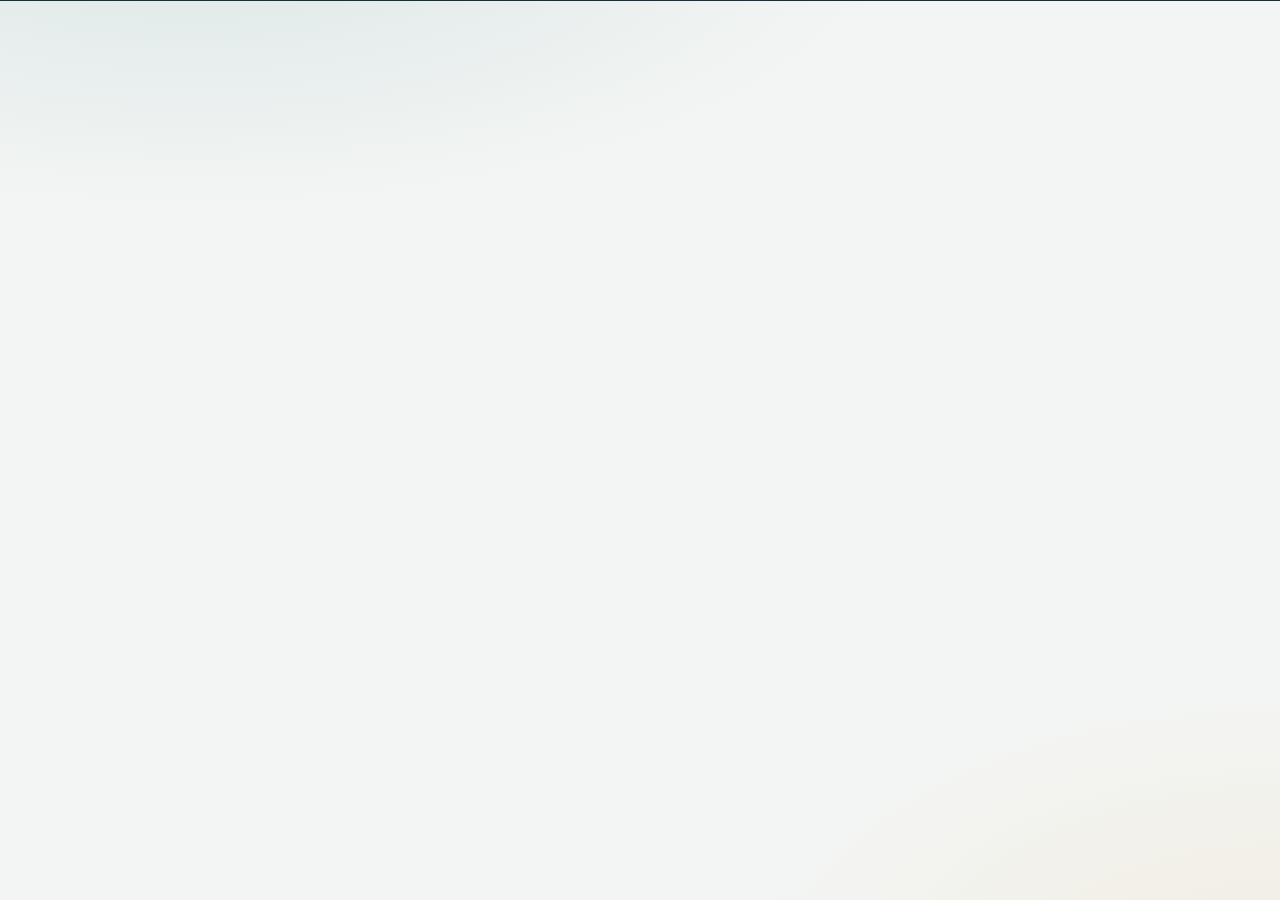
==== index.html @ 01bd1fc4 "initial commit" ====
<!doctype html>
<html lang="en">
<head>
<meta charset="utf-8">
<meta name="viewport" content="width=device-width,initial-scale=1">
<title>Signal — Prototype</title>
<meta http-equiv="refresh" content="0; url=prototype/">
<link rel="canonical" href="prototype/">
</head>
<body><p>Redirecting to the <a href="prototype/">interactive prototype</a>.</p></body>
</html>
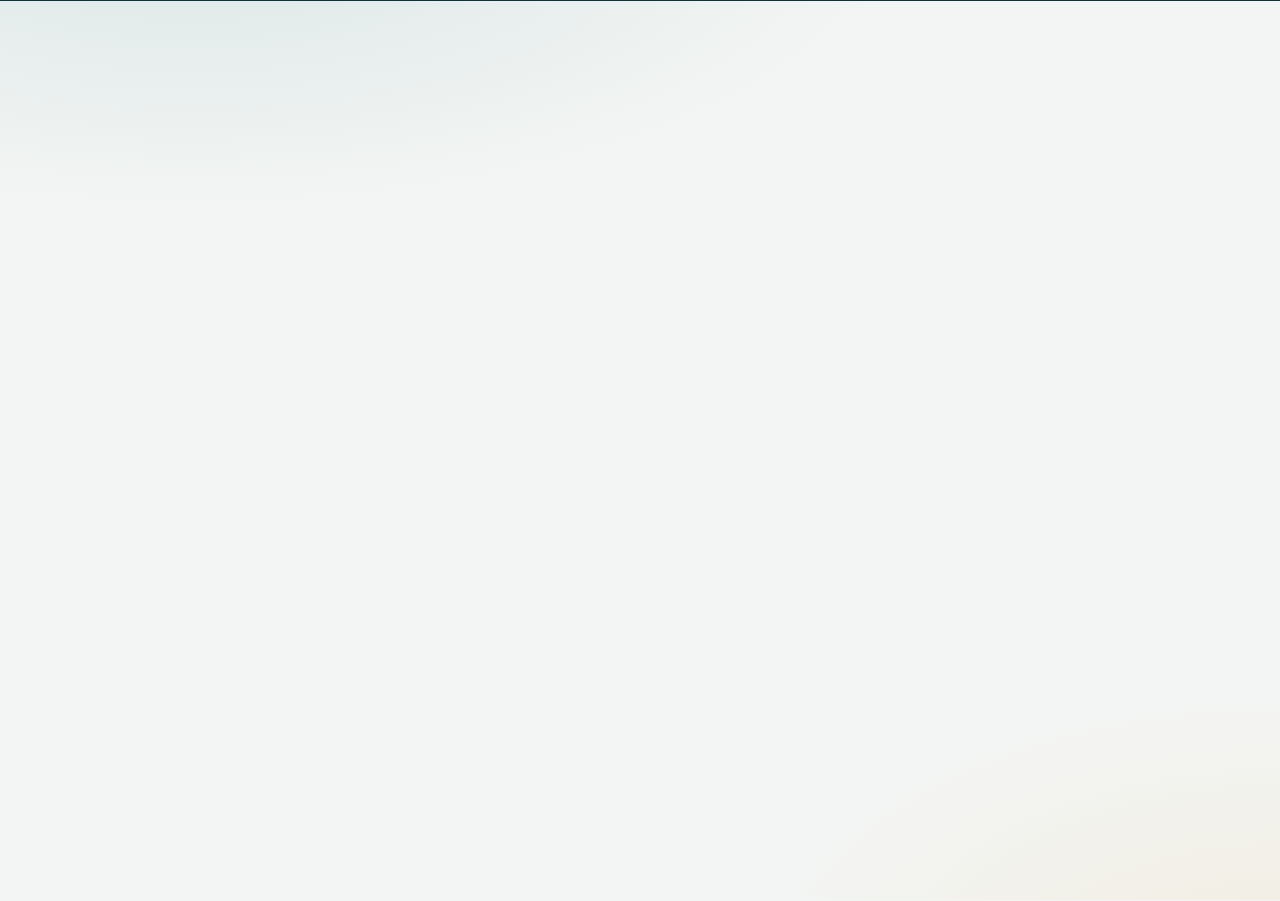
==== commit 24e50861: "alias to is757" ====
--- a/index.html
+++ b/index.html
@@ -3,7 +3,7 @@
 <head>
 <meta charset="utf-8">
 <meta name="viewport" content="width=device-width,initial-scale=1">
-<title>Signal — Prototype</title>
+<title>IS757 — Prototype</title>
 <meta http-equiv="refresh" content="0; url=prototype/">
 <link rel="canonical" href="prototype/">
 </head>
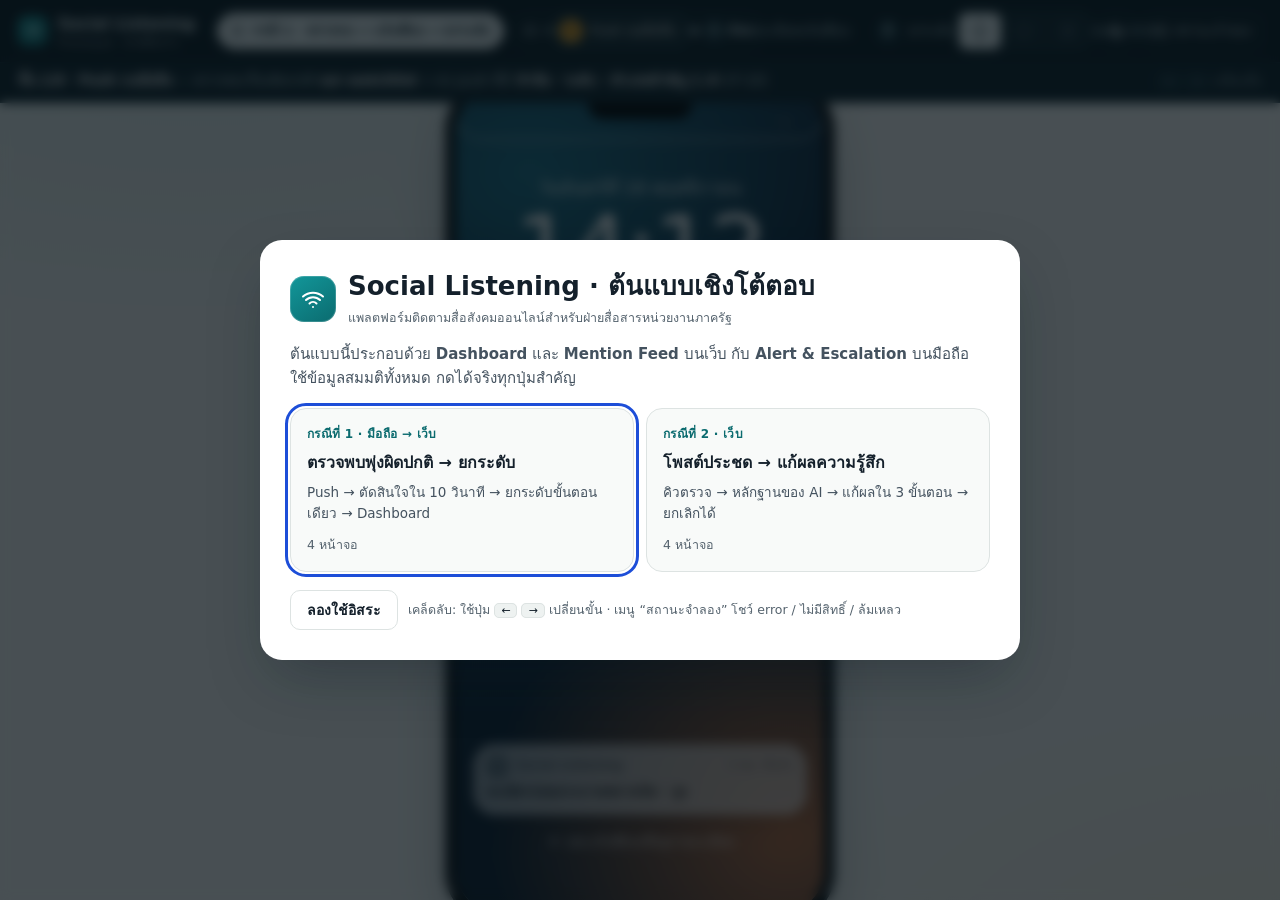
==== commit 8d3a21ff: "revise based on comments" ====
--- a/index.html
+++ b/index.html
@@ -3,7 +3,7 @@
 <head>
 <meta charset="utf-8">
 <meta name="viewport" content="width=device-width,initial-scale=1">
-<title>IS757 — Prototype</title>
+<title>Social Listening — Prototype</title>
 <meta http-equiv="refresh" content="0; url=prototype/">
 <link rel="canonical" href="prototype/">
 </head>
